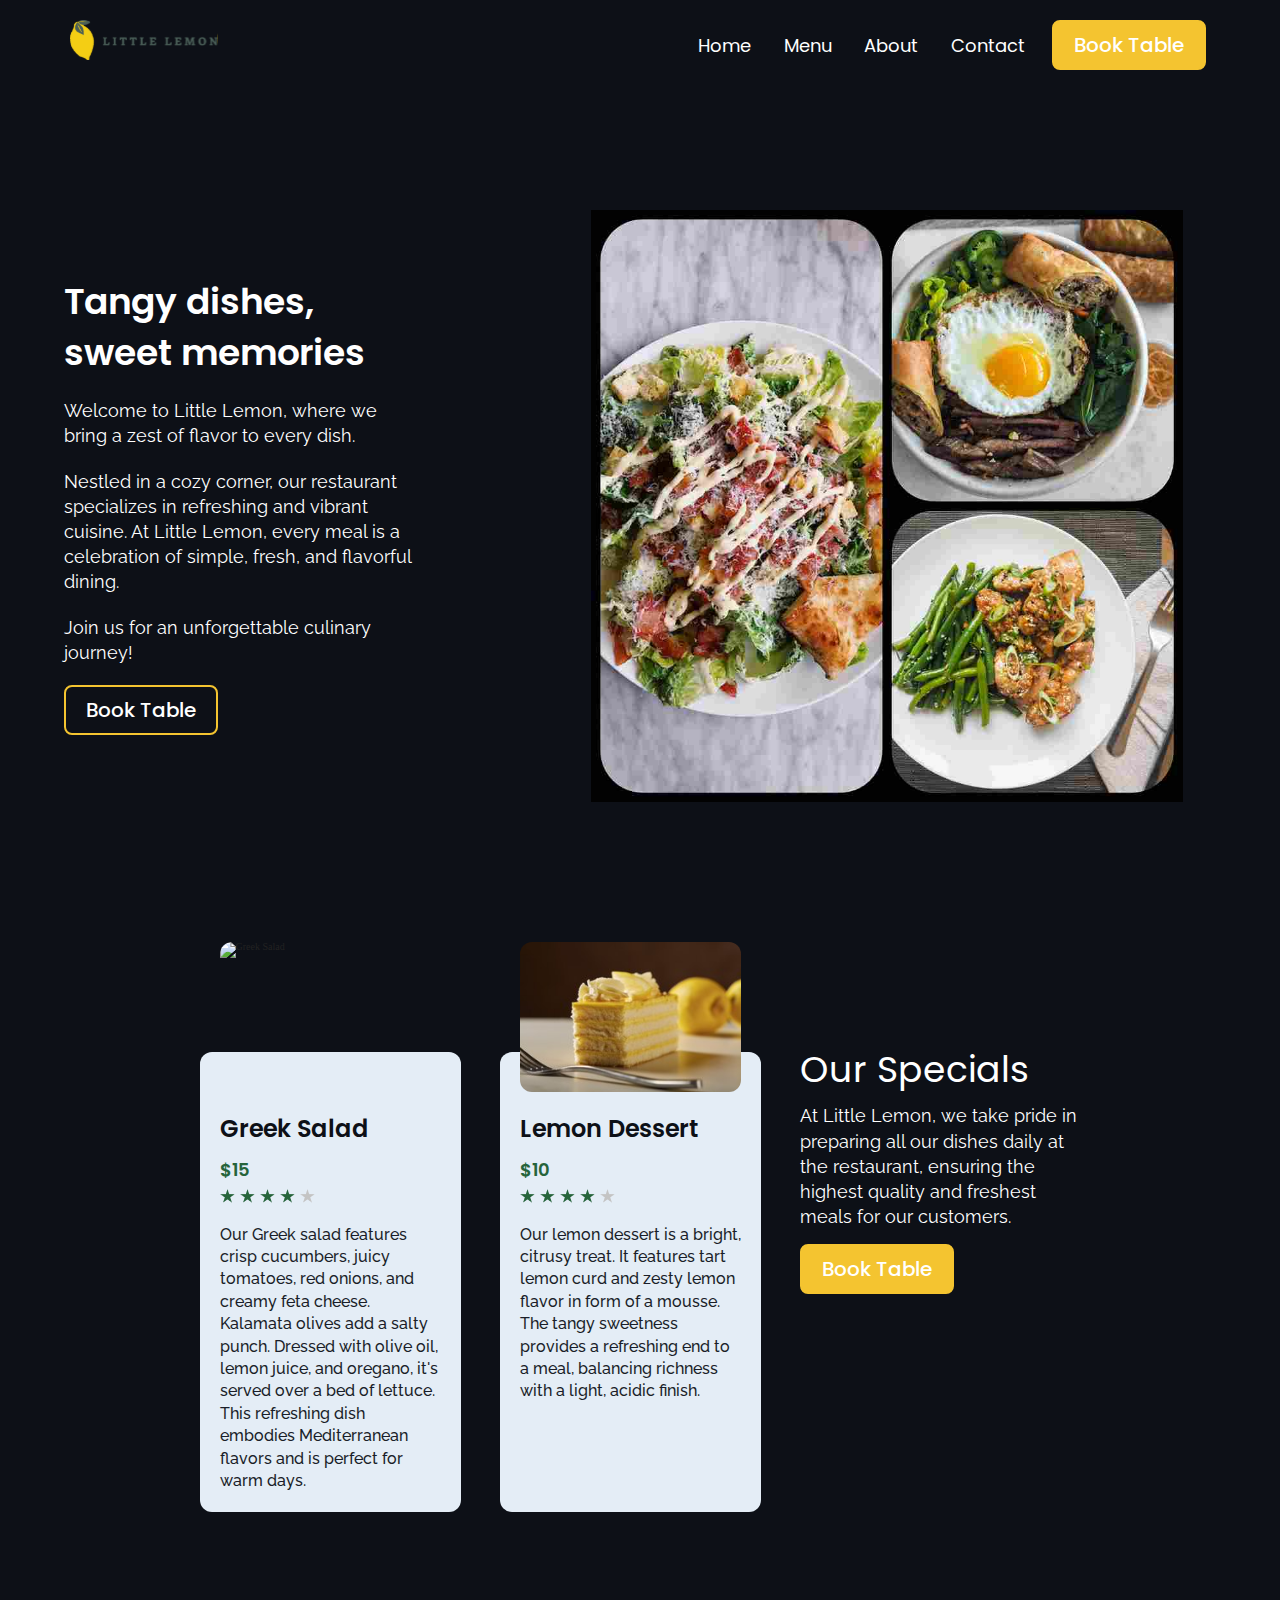
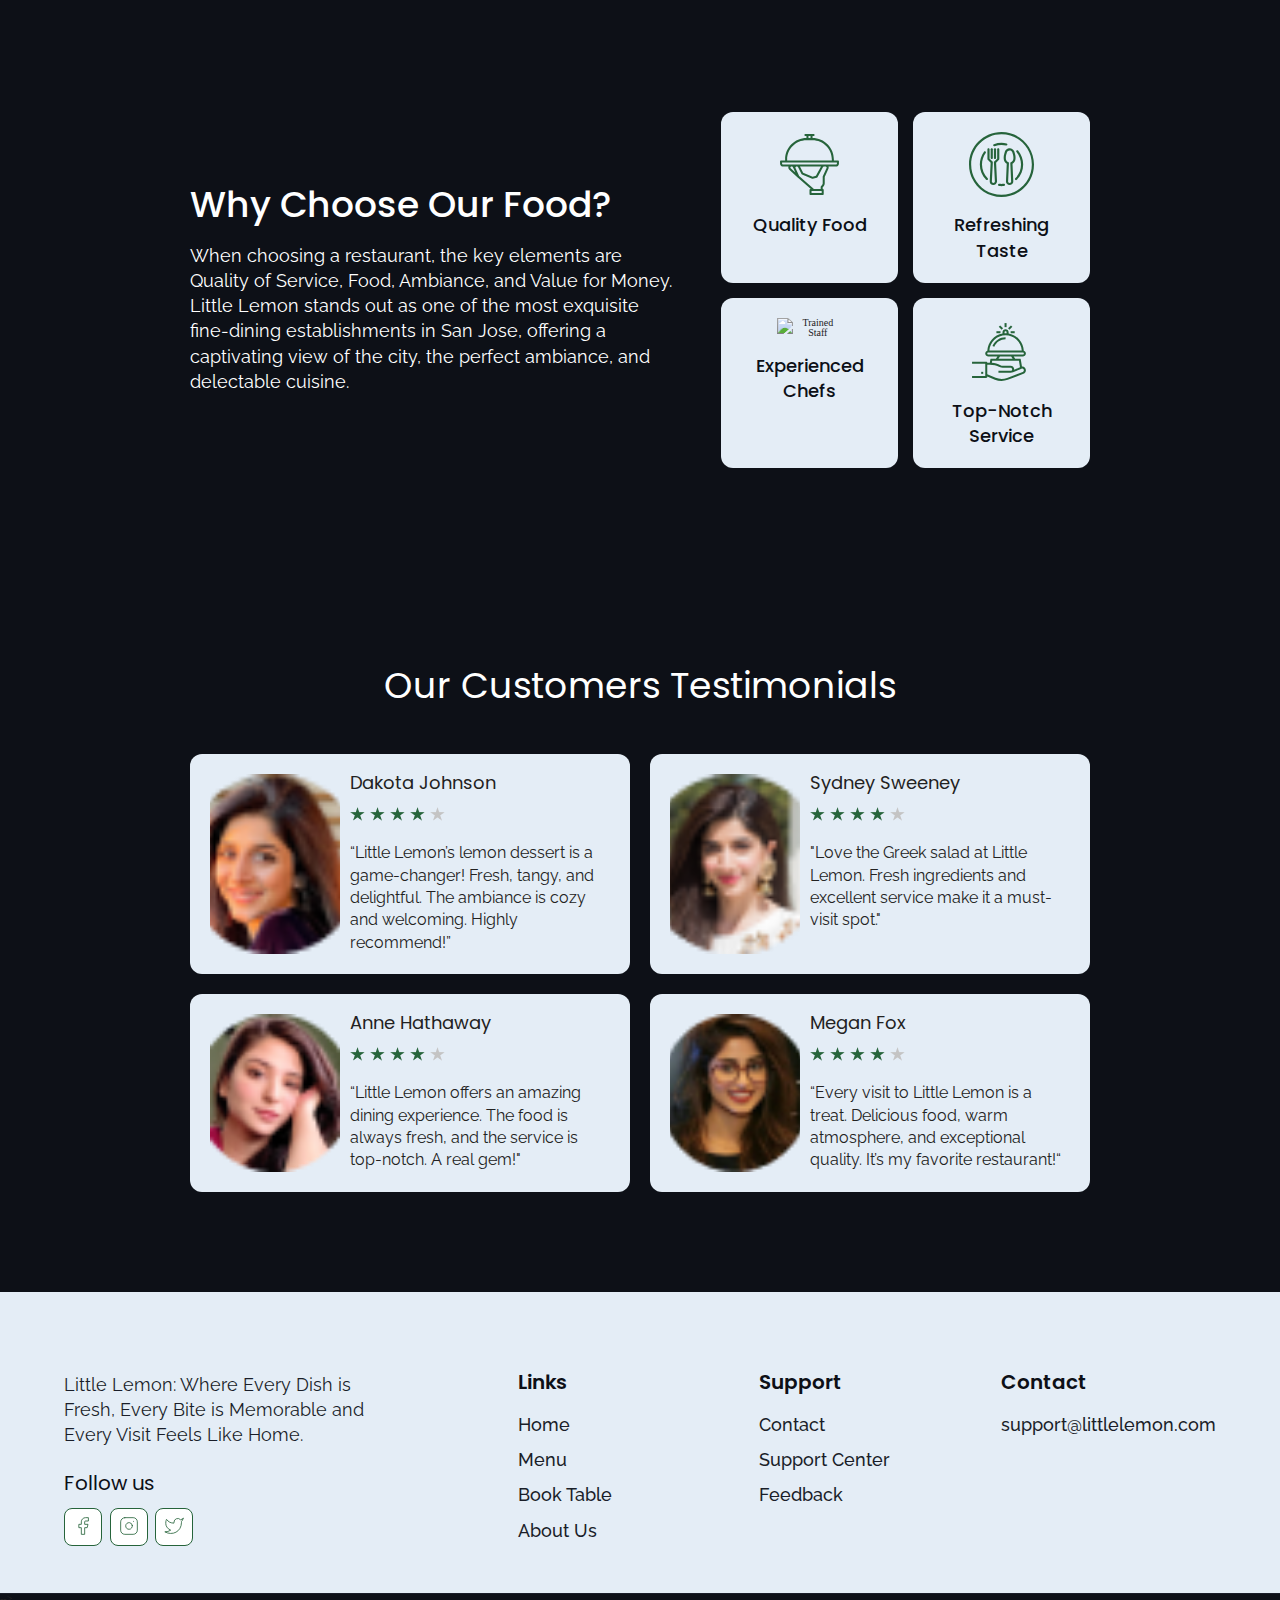
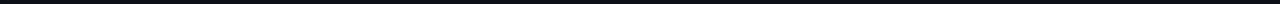
==== Little-Lemon/index.html @ a31346be "Added Little Lemon" ====
<!DOCTYPE html>
<html lang="en">
  <head>
    <meta charset="UTF-8" />
    <meta http-equiv="X-UA-Compatible" content="IE=edge" />
    <meta name="viewport" content="width=device-width, initial-scale=1.0" />
    <link rel="shortcut icon" href="./images/Logo.svg" type="image/x-icon" />
    <title>Little Lemon</title>
    <link rel="stylesheet" href="./reset.css" />
    <link rel="stylesheet" href="./globalStyles.css" />
    <link rel="stylesheet" href="./components.css" />
    <!-- aos library css  -->
    <link rel="stylesheet" href="https://unpkg.com/aos@next/dist/aos.css" />
    <!-- Add your custom css -->
    <link rel="stylesheet" href="./home.css" />
  </head>

  <body>
    <!-- Nav Section -->
    <div class="nav">
      <div class="container">
        <div class="nav__wrapper">
          <a href="./index.html" class="logo">
            <img src="./images/Logo.svg" alt="Little Lemon" />
          </a>
          <nav>
            <div class="nav__icon">
              <svg
                xmlns="http://www.w3.org/2000/svg"
                width="24"
                height="24"
                viewBox="0 0 24 24"
                fill="none"
                stroke="currentColor"
                stroke-width="2"
                stroke-linecap="round"
                stroke-linejoin="round"
                class="feather feather-menu"
              >
                <line x1="3" y1="12" x2="21" y2="12" />
                <line x1="3" y1="6" x2="21" y2="6" />
                <line x1="3" y1="18" x2="21" y2="18" />
              </svg>
            </div>
            <div class="nav__bgOverlay"></div>
            <ul class="nav__list">
              <div class="nav__close">
                <svg
                  xmlns="http://www.w3.org/2000/svg"
                  width="24"
                  height="24"
                  viewBox="0 0 24 24"
                  fill="none"
                  stroke="currentColor"
                  stroke-width="2"
                  stroke-linecap="round"
                  stroke-linejoin="round"
                  class="feather feather-x"
                >
                  <line x1="18" y1="6" x2="6" y2="18" />
                  <line x1="6" y1="6" x2="18" y2="18" />
                </svg>
              </div>
              <div class="nav__list__wrapper">
                <li><a class="nav__link" href="./index.html">Home</a></li>
                <li><a class="nav__link" href="">Menu</a></li>
                <li><a class="nav__link" href="">About</a></li>
                <li><a class="nav__link" href="./contact.html">Contact</a></li>
                <li>
                  <a href="./booking.html" class="btn primary-btn"
                    >Book Table</a
                  >
                </li>
              </div>
            </ul>
          </nav>
        </div>
      </div>
    </div>
    <!-- End Nav Section -->
    <!-- Hero Section -->
    <section id="hero">
      <div class="container">
        <div class="hero__wrapper">
          <div class="hero__left">
            <div class="hero__left__wrapper">
              <h1 class="hero__heading">Tangy dishes, sweet memories</h1>
              <p class="hero__info">
                Welcome to Little Lemon, where we bring a zest of flavor to every dish.
              </p>
              <p class="hero__info">
                Nestled in a cozy corner, our restaurant specializes in refreshing and vibrant cuisine.
                At Little Lemon, every meal is a celebration of simple, fresh, and flavorful dining.
              <p class="hero__info">
                Join us for an unforgettable culinary journey!
              </p>
              <div class="button__wrapper">
                <a href="./booking.html" class="btn">Book Table</a>
              </div>
            </div>
          </div>
          <div class="hero__right">
            <div class="hero__imgWrapper">
              <img src="./images/heroImg2.jpg" />
            </div>
          </div>
        </div>
      </div>
    </section>
    <!-- End Hero Section -->
    <!-- Our Specials Section -->
    <section id="ourSpecials">
      <div class="container">
        <div class="ourSpecials__wrapper">
          <div class="ourSpecials__left">
            <div class="ourSpecials__item">
              <div class="ourSpecials__item__img">
                <img src="./images/greekSalad.jpg" alt="Greek Salad" />
              </div>
              <h2 class="ourSpecials__item__title">Greek Salad</h2>
              <h3 class="ourSpecials__item__price">$15</h3>
              <div class="ourSpecials__item__stars">
                <img src="./images/4star.png" alt="4 Stars" />
              </div>
              <p class="ourSpecials__item__text">
                Our Greek salad features crisp cucumbers, juicy tomatoes, red onions, and creamy feta cheese. 
                Kalamata olives add a salty punch. Dressed with olive oil, lemon juice, and oregano, it's served over a bed of lettuce. 
                This refreshing dish embodies Mediterranean flavors and is perfect for warm days.
              </p>
            </div>
            <div class="ourSpecials__item">
              <div class="ourSpecials__item__img">
                <img src="./images/lemonDessert.jpg" alt="Lemon Dessert" />
              </div>
              <h2 class="ourSpecials__item__title">Lemon Dessert</h2>
              <h3 class="ourSpecials__item__price">$10</h3>
              <div class="ourSpecials__item__stars">
                <img src="./images/4star.png" alt="4 Stars" />
              </div>
              <p class="ourSpecials__item__text">
                Our lemon dessert is a bright, citrusy treat. 
                It features tart lemon curd and zesty lemon flavor in form of a mousse. 
                The tangy sweetness provides a refreshing end to a meal, balancing richness with a light, acidic finish.
              </p>
            </div>
          </div>
          <div class="ourSpecials__right">
            <h2 class="ourSpecials__title">Our Specials</h2>
            <p class="ourSpecials__text">
              At Little Lemon, we take pride in preparing all our dishes daily at the restaurant, 
              ensuring the highest quality and freshest meals for our customers.
            </p>
            <a href="./booking.html" class="btn primary-btn">Book Table</a>
          </div>
        </div>
      </div>
    </section>
    <!-- End Our Specials Section -->
  
    <!-- Why Us section -->
    <section id="whyUs">
      <div class="container">
        <div class="whyUs__wrapper">
          <div class="whyUs__left">
            <h2 class="whyUs__title">Why Choose Our Food?</h2>
            <p class="whyUs__text">
              When choosing a restaurant, the key elements are Quality of Service, Food, Ambiance, and Value for Money. 
              Little Lemon stands out as one of the most exquisite fine-dining establishments in San Jose,
              offering a captivating view of the city, the perfect ambiance, and delectable cuisine.
            </p>
          </div>
          <div class="whyUs__right">
            <div class="whyUs__items__wrapper">
              <div class="whyUs__item">
                <div class="whyUs__item__icon">
                  <img src="./images/whyUs-icon2.svg" alt="Quality Food" />
                </div>
                <p class="whyUs__item__text">Quality Food</p>
              </div>
              <div class="whyUs__item">
                <div class="whyUs__item__icon">
                  <img src="./images/whyUs-icon1.svg" alt="Refreshing Taste" />
                </div>
                <p class="whyUs__item__text">Refreshing Taste</p>
              </div>
              <div class="whyUs__item">
                <div class="whyUs__item__icon">
                  <img src="./images/whyUs-icon3.svg" alt="Trained Staff" />
                </div>
                <p class="whyUs__item__text">Experienced Chefs</p>
              </div>
              <div class="whyUs__item">
                <div class="whyUs__item__icon">
                  <img src="./images/whyUs-icon4.svg" alt="Quality Service" />
                </div>
                <p class="whyUs__item__text">Top-Notch Service</p>
              </div>
            </div>
          </div>
        </div>
      </div>
    </section>
    <!-- End Why Us section -->
    <!-- Testimonial Section -->
    <section id="testimonial">
      <div class="container">
        <div class="testimonial__wrapper">
          <h2 class="testimonial__title">Our Customers Testimonials</h2>
          <div class="testimonial__items__wrapper">
            <div class="testimonial__item">
              <div class="testimonial__item__img">
                <img src="./images/testimonial_1.png" alt="Dakota Johnson" />
              </div>
              <div class="testimonial__item__info">
                <h3 class="testimonial__item__name">Dakota Johnson</h3>
                <div class="testimonial__item__stars">
                  <img src="./images/4star.png" alt="4 Stars" />
                </div>
                <p class="testimonial__item__text">
                  “Little Lemon’s lemon dessert is a game-changer! Fresh, tangy, and delightful. 
                  The ambiance is cozy and welcoming. Highly recommend!”
                </p>
              </div>
            </div>
            <div class="testimonial__item">
              <div class="testimonial__item__img">
                <img src="./images/testimonial_2.png" alt="Sydney Sweeney" />
              </div>
              <div class="testimonial__item__info">
                <h3 class="testimonial__item__name">Sydney Sweeney</h3>
                <div class="testimonial__item__stars">
                  <img src="./images/4star.png" alt="4 Stars" />
                </div>
                <p class="testimonial__item__text">
                  "Love the Greek salad at Little Lemon. 
                  Fresh ingredients and excellent service make it a must-visit spot."
                </p>
              </div>
            </div>
            <div class="testimonial__item">
              <div class="testimonial__item__img">
                <img src="./images/testimonial_3.png" alt="Anne Hathaway" />
              </div>
              <div class="testimonial__item__info">
                <h3 class="testimonial__item__name">Anne Hathaway</h3>
                <div class="testimonial__item__stars">
                  <img src="./images/4star.png" alt="4 Stars" />
                </div>
                <p class="testimonial__item__text">
                  “Little Lemon offers an amazing dining experience. 
                  The food is always fresh, and the service is top-notch. A real gem!"
                </p>
              </div>
            </div>
            <div class="testimonial__item">
              <div class="testimonial__item__img">
                <img src="./images/testimonial_4.png" alt="Megan Fox" />
              </div>
              <div class="testimonial__item__info">
                <h3 class="testimonial__item__name">Megan Fox</h3>
                <div class="testimonial__item__stars">
                  <img src="./images/4star.png" alt="4 Stars" />
                </div>
                <p class="testimonial__item__text">
                  “Every visit to Little Lemon is a treat. 
                  Delicious food, warm atmosphere, and exceptional quality. It’s my favorite restaurant!“
                </p>
              </div>
            </div>
          </div>
        </div>
      </div>
    </section>
    <!-- End Testimonial Section -->
    <!-- Footer -->
    <footer>
      <div class="container">
        <div class="footer__wrapper">
          <div class="footer__col1">
            <p class="footer__desc">
              Little Lemon: Where Every Dish is Fresh, Every Bite is Memorable and Every Visit Feels Like Home.
            </p>
            <div class="footer__socials">
              <h4 class="footer__socials__title">Follow us</h4>
              <ol class="footer__socials__list">
                <li>
                  <a href="#">
                    <svg
                      xmlns="http://www.w3.org/2000/svg"
                      width="24"
                      height="24"
                      viewBox="0 0 24 24"
                      fill="none"
                      stroke="currentColor"
                      stroke-width="1"
                      stroke-linecap="round"
                      stroke-linejoin="round"
                      class="feather feather-facebook"
                    >
                      <path
                        d="M18 2h-3a5 5 0 0 0-5 5v3H7v4h3v8h4v-8h3l1-4h-4V7a1 1 0 0 1 1-1h3z"
                      />
                    </svg>
                  </a>
                </li>
                <li>
                  <a href="#">
                    <svg
                      xmlns="http://www.w3.org/2000/svg"
                      width="24"
                      height="24"
                      viewBox="0 0 24 24"
                      fill="none"
                      stroke="currentColor"
                      stroke-width="1"
                      stroke-linecap="round"
                      stroke-linejoin="round"
                      class="feather feather-instagram"
                    >
                      <rect x="2" y="2" width="20" height="20" rx="5" ry="5" />
                      <path
                        d="M16 11.37A4 4 0 1 1 12.63 8 4 4 0 0 1 16 11.37z"
                      />
                      <line x1="17.5" y1="6.5" x2="17.51" y2="6.5" />
                    </svg>
                  </a>
                </li>
                <li>
                  <a href="#">
                    <svg
                      xmlns="http://www.w3.org/2000/svg"
                      width="24"
                      height="24"
                      viewBox="0 0 24 24"
                      fill="none"
                      stroke="currentColor"
                      stroke-width="1"
                      stroke-linecap="round"
                      stroke-linejoin="round"
                      class="feather feather-twitter"
                    >
                      <path
                        d="M23 3a10.9 10.9 0 0 1-3.14 1.53 4.48 4.48 0 0 0-7.86 3v1A10.66 10.66 0 0 1 3 4s-4 9 5 13a11.64 11.64 0 0 1-7 2c9 5 20 0 20-11.5a4.5 4.5 0 0 0-.08-.83A7.72 7.72 0 0 0 23 3z"
                      />
                    </svg>
                  </a>
                </li>
              </ol>
            </div>
          </div>
          <div class="footer__col2">
            <h3 class="footer__text__title">Links</h3>
            <ol class="footer__text">
              <li>
                <a href="/index.html">Home</a>
              </li>
              <li>
                <a href="">Menu</a>
              </li>
              <li>
                <a href="./booking.html">Book Table</a>
              </li>
              <li>
                <a href="">About Us</a>
              </li> 
            </ol>
          </div>
          <div class="footer__col3">
            <h3 class="footer__text__title">Support</h3>
            <ol class="footer__text">
              <li>
                <a href="#">Contact</a>
              </li>
              <li>
                <a href="#">Support Center</a>
              </li>
              <li>
                <a href="#">Feedback</a>
              </li>
            </ol>
          </div>
          <div class="footer__col4">
            <h3 class="footer__text__title">Contact</h3>
            <ol class="footer__text">
              <li>
                <a href="#">support@littlelemon.com</a>
              </li>

            </ol>
          </div>
        </div>
      </div>
    </footer>
    <!-- End Footer -->

    <!-- aos script -->
    <script src="https://unpkg.com/aos@next/dist/aos.js"></script>
    <!-- custom script -->
    <script src="./main.js"></script>
    -->
  </body>
</html>
---- Little-Lemon/globalStyles.css ----
@import url('https://fonts.googleapis.com/css2?family=Poppins:wght@500;600&family=Raleway:wght@400;500;600&display=swap');
html {
  font-size: 10px;
  overflow-x: hidden;
}
body {
  background: var(--black-1);
  overflow-x: hidden;
  visibility: hidden;
}
section {
  padding: 100px 0;
}
@media only screen and (max-width: 767px) {
  section {
    padding: 50px 0;
  }
}
.container {
  max-width: 1200px;
  width: 90%;
  margin: 0 auto;
}
:root {
  --gray: #e4edf6;
  --black-1: #0d1017;
  --black-2: #1a1e29;
  --white: #ffffff;
  --green: #26643b;
  --blue: #F4C430;
}
img {
  width: 100%;
  height: 100%;
  object-fit: contain;
}
h1,
h2,
h3,
h4 {
  font-family: Poppins;
}
p {
  font-family: Raleway;
  font-weight: 400;
  line-height: 1.4em;
  font-size: 1.8rem;
}
a {
  display: inline-block;
  text-decoration: none;
}
---- Little-Lemon/components.css ----
/* Nav Styles */
.nav {
  position: relative;
  padding: 2rem 0;
  }
.nav__icon,
.nav__close,
.nav__bgOverlay {
  display: none;
  color: var(--white);
}
.nav__wrapper {
  
  display: flex;
  justify-content: space-between;
}
.nav__list li {
  display: inline-block;
  margin: 0 1rem;
}
.nav__list .nav__link {
  font-size: 1.8rem;
  font-family: Poppins;
  color: var(--white);
  padding: 0.5rem;
}
.nav__list li:hover .nav__link {
  color: var(--blue);
}
.logo {
  height: 70px;
  width: 160px;
  padding-bottom: 3rem;
}

@media only screen and (max-width: 768px) {
  .nav {
    /* overflow-x: scroll; */
  }
  .nav__icon {
    display: block;
  }
  .nav__icon svg,
  .nav__close svg {
    pointer-events: none;
    height: 30px;
    width: 30px;
  }
  .nav__close {
    display: block;
    position: absolute;
    color: var(--white);
    right: 1rem;
    top: 1rem;
    cursor: pointer;
  }
  .nav__list {
    z-index: 1000;
    position: absolute;
    left: 100%;
    top: 0;
    height: 100vh;
    width: 80%;
    background: var(--black-1);
    display: flex;
    align-items: center;
    justify-content: flex-end;
    padding-right: 2rem;
    transform: translate(0%);
    overflow: hidden;
    transition: 0.3s ease-in transform;
  }
  .nav__list.show {
    transform: translate(-100%);
  }
  .nav__list li {
    display: block;
    text-align: right;
    margin-bottom: 2rem;
  }
  .nav__list a {
    font-size: 1.6rem;
  }
  .nav__bgOverlay {
    position: absolute;
    left: 0;
    top: 0;
    z-index: 1000;
    height: 100vh;
    width: 100%;
    background: rgba(18, 24, 14, 0.808);
    display: none;
  }
  .nav__bgOverlay.active {
    display: block;
  }
}
/* End Nav Styles */
/* Global Button Styles */
.btn {
  color: var(--white);
  font-family: Poppins;
  font-weight: 500;
  border-radius: 8px;
  font-size: 1.4rem;
  padding: 1.2rem 2rem;
  border: 1px solid var(--blue);
}
.primary-btn {
  color: var(--white);
  background: var(--blue);
}
@media only screen and (min-width: 700px) {
  .btn {
    padding: 1.3rem 2rem;
    font-size: 2rem;
    border: 2px solid var(--blue)
  }
}
/* End Global Button Styles */

/* Store info section styles*/
.storeInfo__wrapper {
  display: flex;
  justify-content: center;
  flex-wrap: wrap;
  gap: 1rem;
}
.storeInfo__item {
  background-color: var(--gray);
  padding: 20px 15px;
  text-align: center;
  border-radius: 12px;
  width: 150px;
}
.storeInfo__icon {
  width: 30px;
  margin: 0 auto;
  margin-bottom: 1.5rem;
}
.storeInfo__title {
  font-size: 1.4rem;
  font-family: Poppins;
  font-weight: 500;
  margin-bottom: 0.5rem;
  color: var(--black-1);
}
.storeInfo__text {
  font-size: 1.4rem;
  font-family: Raleway;
  color: var(--black-2);
}
@media only screen and (min-width: 768px) {
  .storeInfo__wrapper {
    gap: 2rem;
  }
  .storeInfo__item {
    min-width: 200px;
    padding: 40px 0;
  }
  .storeInfo__icon {
    width: 47px;
    margin-bottom: 2.5rem;
  }
  .storeInfo__title {
    font-size: 1.8rem;
    margin-bottom: 1rem;
  }
  .storeInfo__text {
    font-size: 1.6rem;
  }
}

/* Dishes Grid */
.dishGrid__title {
  font-size: 1.8rem;
  margin-bottom: 2rem;
  font-weight: 600;
  color: var(--white);
}
.dishGrid__wrapper {
  display: grid;
  /* grid-template-columns: repeat(autofit, minmax(140px, 1fr)); */
  grid-template-columns: repeat(auto-fit, minmax(140px, 1fr));
  gap: 1rem;
}
.dishGrid__item {
  display: flex;
  flex-direction: column;
  background-color: var(--gray);
  padding: 0.5rem;
  border-radius: 8px;
  gap: 0.5rem;
}
.dishGrid__item__img {
  flex: 4;
}
.dishGrid__item__info {
  flex: 5;
}
.dishGrid__item__img img {
  object-fit: cover;
  border-radius: 12px;
}
.dishGrid__item__title {
  font-size: 1.4rem;
  line-height: 1.3em;
  font-weight: 500;
  color: var(--black-1);
  margin-bottom: 0.5rem;
}
.dishGrid__item__price {
  font-size: 1.4rem;
  color: var(--green);
  font-weight: 600;
  margin-bottom: 0.5rem;
}
.dishGrid__item__stars {
  max-height: 15px;
  width: max-content;
}
@media only screen and (min-width: 768px) {
  .dishGrid__title {
    font-size: 2.4rem;
  }
  .dishGrid__wrapper {
    grid-template-columns: repeat(auto-fit, minmax(350px, 1fr));
    gap: 3rem;
  }
  .dishGrid__item {
    flex-direction: row;
    padding: 1.5rem;
    border-radius: 12px;
    gap: 1rem;
  }
  .dishGrid__item__title {
    font-size: 2.4rem;
    margin-bottom: 1rem;
  }
  .dishGrid__item__price {
    font-size: 2rem;
    margin-bottom: 1rem;
  }
}
/* Dishes Grid */

/* Footer Styles */
footer {
  background: var(--gray);
  padding-top: 5rem;
  padding-bottom: 2rem;
  border-bottom: 1px solid var(--black-2);
}
.footer__wrapper {
  display: flex;
  flex-direction: column;
  gap: 3rem;
}
.footer__logo {
  width: 150px;
  margin-bottom: 2rem;
}
.footer__desc {
  font-size: 1.4rem;
  color: var(--black-2);
  margin-bottom: 2rem;
}
.footer__socials__title {
  font-size: 1.8rem;
  color: var(--black-1);
  margin-bottom: 1rem;
}
.footer__socials li {
  display: inline-block;
  margin-right: 0.5rem;
}
.footer__socials a {
  padding: 0.5rem 0.8rem;
  background-color: var(--white);
  border: 1px solid var(--green);
  border-radius: 8px;
}
.footer__socials svg {
  width: 20px;
  color: var(--green);
}
.footer__text__title {
  font-size: 1.8rem;
  margin-bottom: 1rem;
  color: var(--black-1);
  font-weight: 600;
}
.footer__text a {
  font-size: 1.4rem;
  margin-bottom: 0.5rem;
  color: var(--black-2);
  font-family: Raleway;
  font-weight: 500;
  line-height: 1.4em;
}
@media only screen and (min-width: 768px) {
  footer {
    padding-top: 8rem;
    padding-bottom: 4rem;
  }
  .footer__wrapper {
    flex-direction: row;
  }
  .footer__col1 {
    flex: 4;
  }
  .footer__col2,
  .footer__col3,
  .footer__col4 {
    flex: 2;
  }
  .footer__desc {
    max-width: 300px;
    font-size: 1.8rem;
    margin-bottom: 2.5rem;
  }
  .footer__socials__title {
    font-size: 2rem;
    margin-bottom: 1.5rem;
  }
  .footer__text__title {
    font-size: 2rem;
    margin-bottom: 2rem;
  }
  .footer__text a {
    font-size: 1.8rem;
    margin-bottom: 1rem;
  }
}
#copyright {
  background-color: var(--gray);
  padding: 1rem 0;
}
.copyright__text {
  font-size: 1.4rem;
  text-align: center;
}
@media only screen and (min-width: 768px) {
  .copyright__text {
    font-size: 1.6rem;
  }
}
/* End Footer Styles */

/* Form Styles */
#form {
  padding: 5rem 0;
}
.form__title {
  font-size: 1.8rem;
  color: var(--white);
  font-weight: 600;
}
.form__wrapper {
  padding: 3rem 0;
}
.form__wrapper form {
  display: grid;
  grid-template-columns: 1fr;
  gap: 2rem;
}
.form__group label {
  font-size: 1.6rem;
  font-family: Poppins;
  color: var(--white);
  font-weight: 500;
}
.form__group input,
.form__group textarea,
.form__group select {
  width: 100%;
  border: none;
  background-color: var(--gray);
  font-size: 1.4rem;
  font-family: Raleway;
  font-weight: 600;
  padding: 1.5rem;
  border-radius: 8px;
  margin-top: 0.5rem;
  color: var(--black-1);
}
.form__group textarea {
  resize: vertical;
}
.form__wrapper button[type='submit'] {
  width: max-content;
  border: none;
  padding: 1rem 4rem;
  font-weight: 500;
  letter-spacing: 0.1rem;
}
@media only screen and (min-width: 768px) {
  .form__title {
    font-size: 3.6rem;
  }
  .form__wrapper {
    padding: 5rem 0;
  }
  .form__wrapper form {
    grid-template-columns: 1fr 1fr;
  }
  .form__group__full {
    grid-column: 1/3;
  }
  .form__group label {
    font-size: 1.8rem;
  }
  .form__group input,
  .form__group textarea,
  .form__group select {
    font-size: 1.8rem;
    padding: 2rem;
    margin-top: 1.5rem;
  }
}
---- Little-Lemon/home.css ----
/* hero section styles */
.hero__wrapper {
  display: flex;
  align-items: center;
  justify-content: center;
  flex-direction: column-reverse;
  gap: 5rem;
}
.hero__left__wrapper {
  max-width: 350px;
}
.hero__imgWrapper {
  max-width: 400px;
  width: 80%;
  margin: 0 auto;
}
.hero__heading {
  font-family: Poppins;
  font-weight: 600;
  line-height: 1.4em;
  text-align: center;
  font-size: 1.8rem;
  margin-bottom: 1.5rem;
  color: var(--white);
}
.hero__info {
  text-align: center;
  font-size: 1.4rem;
  margin-bottom: 1.5rem;
  color: var(--white);
}
.button__wrapper {
  text-align: center;
}

@media only screen and (min-width: 768px) {
  .hero__wrapper {
    flex-direction: row;
    gap: 0;
  }
  .hero__left {
    flex: 3;
  }
  .hero__right {
    flex: 4;
  }
  .hero__heading {
    font-size: 3.6rem;
    margin-bottom: 2rem;
    text-align: left;
  }

  .hero__info {
    margin-bottom: 2rem;
    text-align: left;
    font-size: 1.8rem;
  }

  .button__wrapper {
    text-align: left;
  }
  .hero__imgWrapper {
    max-width: none;
    width: 90%;
  }
}
@media only screen and (max-width: 900px) {
  .hero__left,
  .hero__right {
    flex: 1;
  }
}
/* Our Specials Section Styles */
#ourSpecials {
  padding-top: 10rem;
}
.ourSpecials__wrapper {
  display: flex;
  flex-direction: column;
  gap: 3rem;
}
.ourSpecials__left {
  display: flex;
  gap: 1rem;
}
.ourSpecials__item {
  background-color: var(--gray);
  padding: 1.2rem;
  padding-top: 5rem;
  border-radius: 12px;
  width: 45%;
  margin: 0 auto;
}
.ourSpecials__item__img {
  margin-top: calc(-50% - 2rem);
  margin-bottom: 2rem;
  border-radius: 12px;
  height: 150px;
  overflow: hidden;
}
.ourSpecials__item__img img {
  object-fit: cover;
}
.ourSpecials__item__title {
  font-size: 1.4rem;
  color: var(--black-1);
  font-weight: 600;
  margin-bottom: 1rem;
}
.ourSpecials__item__price {
  color: var(--green);
  font-size: 1.4rem;
  font-weight: 600;
  margin-bottom: 1rem;
}
.ourSpecials__item__stars {
  height: 1.5rem;
  width: max-content;
  margin-bottom: 1rem;
}
.ourSpecials__item__text {
  font-size: 1.4rem;
  color: var(--black-2);
  font-weight: 500;
}
.ourSpecials__title {
  font-size: 1.8rem;
  margin-bottom: 1.5rem;
  color: var(--white);
}
.ourSpecials__text {
  font-size: 1.4rem;
  color: var(--white);
  margin-bottom: 1rem;
}
@media only screen and (min-width: 768px) {
  #ourSpecials {
    padding-top: 15rem;
  }
  #ourSpecials .container {
    max-width: 900px;
  }
  .ourSpecials__wrapper {
    flex-direction: row;
  }
  .ourSpecials__right {
    flex: 2;
  }
  .ourSpecials__left {
    flex: 4;
    gap: 2rem;
  }
  .ourSpecials__item {
    padding: 2rem;
  }
  .ourSpecials__item__title {
    font-size: 2.4rem;
    line-height: 1.4em;
    margin-bottom: 1.5rem;
  }
  .ourSpecials__item__price {
    font-size: 1.8rem;
    margin-bottom: 1rem;
  }
  .ourSpecials__item__stars {
    margin-bottom: 2rem;
  }
  .ourSpecials__item__text {
    font-size: 1.6rem;
  }
  .ourSpecials__title {
    font-size: 3.6rem;
    margin-bottom: 1.5rem;
  }
  .ourSpecials__text {
    font-size: 1.8rem;
    margin-bottom: 1.5rem;
  }
}
@media only screen and (max-width: 300px) {
  .ourSpecials__left {
    flex-wrap: wrap;
    gap: 10rem;
  }
  .ourSpecials__item {
    width: 100%;
  }
}
/* Discount Styles */
.discount__wrapper {
  display: flex;
  flex-direction: column;
  padding: 1.5rem;
  border-radius: 12px;
  background: var(--gray) url(./images/discount-illustration.png) no-repeat
    bottom right / 100px;
}
.discount__images {
  display: flex;
  gap: 1rem;
  width: 100%;
  margin-bottom: 2rem;
}
.discount__img1 {
  flex: 2;
}
.discount__img2 {
  flex: 3;
}
.discount__images img {
  object-fit: cover;
  border-radius: 12px;
}
.discount__text {
  font-size: 1.4rem;
  font-weight: 900;
  color: var(--green);
  margin-bottom: 0.5rem;
}
.discount__title {
  font-size: 1.8rem;
  color: var(--black-1);
  font-weight: 600;
  margin-bottom: 1rem;
}
.discount__price {
  font-size: 1.4rem;
  font-weight: 600;
  display: flex;
  gap: 1rem;
  margin-bottom: 1rem;
}
.discount__oldPrice {
  color: var(--green);
  text-decoration: line-through;
}
.discount__newPrice {
  color: var(--green);
}
.discount__stars {
  width: max-content;
  height: 15px;
  margin-bottom: 1rem;
}
@media only screen and (min-width: 768px) {
  .discount__wrapper {
    flex-direction: row;
    gap: 4rem;
    padding: 2rem;
    align-items: center;
    background-size: 150px;
    margin: 0 auto;
  }
  .discount__images {
    flex: 5;
    margin-bottom: 0;
    gap: 2rem;
  }
  .discount__img1,
  .discount__img2,
  .discount__img3 {
    flex: 1;
    height: 350px;
  }
  .discount__info {
    flex: 3;
  }
  .discount__text {
    font-size: 2.4rem;
  }
  .discount__title {
    font-size: 3.6rem;
    margin-bottom: 1.5rem;
  }
  .discount__price {
    font-size: 2.4rem;
  }
  .discount__stars {
    height: 20px;
    margin-bottom: 2rem;
  }
}
@media only screen and (max-width: 1000px) {
  .discount__wrapper {
    gap: 2rem;
  }
  .discount__img3 {
    display: none;
  }
}
/* End Discount Styles */
/* EventsMedia Styles */
.eventsMedia__wrapper {
  display: flex;
  gap: 1rem;
}
.eventsMedia__1 {
  position: relative;
}
.eventsMedia__1__playButton {
  display: inline-block;
  position: absolute;
  left: 50%;
  top: 50%;
  transform: translate(-50%, -50%);
  max-width: 50px;
}
@media only screen and (min-width: 768px) {
  .eventsMedia__wrapper {
    gap: 2rem;
  }
  .eventsMedia__1__playButton {
    max-width: 100px;
  }
}
/* End EventsMedia Styles */
/* EventsInfo Styles*/
#eventsInfo {
  padding-top: 0;
}
.eventsInfo__wrapper {
  display: flex;
  flex-direction: column;
}
.eventsInfo__item {
  display: flex;
  gap: 1rem;
  padding: 1rem;
  background: var(--gray);
  margin-bottom: 1.5rem;
  border-radius: 12px;
}
.eventsInfo__item__img {
  border-radius: 12px;
  overflow: hidden;
  flex: 3;
}
.eventsInfo__item__info {
  flex: 4;
}
.eventsInfo__item__img img {
  object-fit: cover;
}
.eventsInfo__item__title {
  font-size: 1.4rem;
  margin-bottom: 1rem;
  color: var(--black-1);
}
.eventsInfo__item__text {
  font-size: 1.4rem;
  color: var(--black-2);
}
.eventsInfo__right {
  margin-top: 2rem;
}
.eventsInfo__title {
  font-size: 1.8rem;
  color: var(--white);
  margin-bottom: 1rem;
}
.eventsInfo__text {
  color: var(--white);
  font-size: 1.4rem;
  margin-bottom: 1rem;
}
@media only screen and (min-width: 760px) {
  .eventsInfo__wrapper {
    flex-direction: row;
    gap: 2rem;
  }
  .eventsInfo__left,
  .eventsInfo__right {
    flex: 1;
  }
  .eventsInfo__item {
    padding: 2rem;
    gap: 2rem;
    max-width: 500px;
    margin-bottom: 2rem;
  }
  .eventsInfo__item__title {
    font-size: 1.8rem;
  }
  .eventsInfo__item__text {
    font-size: 1.6rem;
  }
  .eventsInfo__title {
    font-size: 3.6rem;
  }
  .eventsInfo__text {
    max-width: 500px;
    font-size: 1.8rem;
    margin-bottom: 2rem;
  }
}
/* End EventsInfo Styles*/
/* WhyUs Section */
.whyUs__wrapper {
  display: flex;
  align-items: center;
  justify-content: center;
  flex-direction: column;
  gap: 4rem;
}
.whyUs__left {
  text-align: center;
}
.whyUs__title {
  font-family: Poppins;
  font-size: 1.8rem;
  color: var(--white);
  font-weight: 500;
  margin-bottom: 1rem;
}
.whyUs__text {
  font-size: 1.4rem;
  color: var(--white);
}
.whyUs__right {
  text-align: center;
}
.whyUs__items__wrapper {
  display: grid;
  grid-template-columns: 1fr 1fr;
  gap: 1rem;
}
.whyUs__item {
  background: var(--gray);
  padding: 2rem;
  border-radius: 12px;
}
.whyUs__item__icon {
  max-width: 56px;
  margin: 0 auto;
  margin-bottom: 1rem;
}
.whyUs__item__text {
  font-family: Poppins;
  font-size: 1.4rem;
  font-weight: 500;
  color: var(--black-1);
}
@media only screen and (min-width: 768px) {
  .whyUs__wrapper {
    flex-direction: row;
    max-width: 900px;
    margin: 0 auto;
  }
  .whyUs__left {
    flex: 4;
    text-align: left;
  }
  .whyUs__right {
    flex: 3;
  }
  .whyUs__title {
    font-size: 3.6rem;
    margin-bottom: 2rem;
  }
  .whyUs__text {
    font-size: 1.8rem;
    line-height: 1.4em;
  }
  .whyUs__items__wrapper {
    gap: 1.5rem;
  }
  .whyUs__item {
    padding: 2rem;
  }
  .whyUs__item__icon {
    max-width: 65px;
    margin-bottom: 1.5rem;
  }
  .whyUs__item__text {
    font-size: 1.8rem;
  }
}

/* End WhyUs Section */

/* Testimonial Section */
.testimonial__wrapper {
  max-width: 400px;
  margin: 0 auto;
}
.testimonial__title {
  font-size: 1.8rem;
  margin-bottom: 3rem;
  text-align: center;
  color: var(--white);
}
.testimonial__items__wrapper {
  display: grid;
  grid-template-columns: 1fr;
  gap: 1rem;
}
.testimonial__item {
  padding: 1rem;
  display: flex;
  gap: 1rem;
  background-color: var(--gray);
  border-radius: 12px;
}
.testimonial__item__info {
  flex: 4;
}
.testimonial__item__img {
  flex: 2;
  border-radius: 12px;
  overflow: hidden;
  width: 100%;
  height: 100%;
}
.testimonial__item__img img {
  object-fit: cover;
}
.testimonial__item__name {
  font-size: 1.4rem;
  font-family: poppins;
  margin-bottom: 1rem;
}
.testimonial__item__stars {
  max-height: 15px;
  width: max-content;
  margin-bottom: 1.5rem;
}
.testimonial__item__text {
  font-size: 1.4rem;
}
@media only screen and (min-width: 768px) {
  .testimonial__wrapper {
    max-width: 900px;
  }
  .testimonial__title {
    font-size: 3.6rem;
    margin-bottom: 5rem;
  }
  .testimonial__items__wrapper {
    grid-template-columns: 1fr 1fr;
    gap: 2rem;
  }
  .testimonial__item {
    padding: 2rem;
  }
  .testimonial__item__name {
    font-size: 1.8rem;
    margin-bottom: 1.5rem;
  }
  .testimonial__item__stars {
    margin-bottom: 2rem;
  }
  .testimonial__item__text {
    font-size: 1.6rem;
    line-height: 1.4em;
  }
}
@media only screen and (max-width: 350px) {
  .testimonial__item {
    flex-direction: column;
  }
  .testimonial__item__img,
  .testimonial__item__info {
    flex: auto;
  }
}
/* End Testimonial Section */

/* Newsletter Section */
.newsletter__wrapper {
  display: flex;
  flex-direction: column;
  background-color: var(--gray);
  padding: 1.5rem;
  border-radius: 8px;
  gap: 2rem;
}
.newsletter__title {
  font-size: 1.8rem;
  color: var(--green);
  font-weight: 600;
  margin-bottom: 1.3rem;
}
.newsletter__text {
  font-size: 1.4rem;
  color: var(--black-1);
  font-weight: 500;
}
.newsletter__form form {
  position: relative;
  width: 100%;
  border-radius: 8px;
  overflow: hidden;
}
.newsletter__form label {
  width: 100%;
}
.newsletter__form input {
  width: 100%;
  font-size: 1.4rem;
  padding: 1.5rem 1rem;
  border: none;
}
.newsletter__form input::placeholder {
  color: rgb(168, 166, 166);
}
.newsletter__form button[type='submit'] {
  background-color: var(--green);
  color: var(--white);
  border: none;
  font-size: 1.4rem;
  padding: 0 2rem;
  height: 100%;
  /* width: 100%; */
  position: absolute;
  right: 0;
  top: 0;
}
@media only screen and (min-width: 768px) {
  .newsletter__wrapper {
    flex-direction: row;
    padding: 5rem;
    align-items: center;
  }
  .newsletter__info,
  .newsletter__form {
    flex: 1;
  }
  .newsletter__title {
    font-size: 3.6rem;
    margin-bottom: 2rem;
  }
  .newsletter__text {
    font-size: 1.8rem;
    max-width: 400px;
  }
  .newsletter__form {
    max-width: 450px;
    border-radius: 12px;
  }
  .newsletter__form input {
    font-size: 1.8rem;
    padding: 2rem;
  }
  .newsletter__form button[type='submit'] {
    font-size: 1.8rem;
    padding: 0 3rem;
  }
}
/* End Newsletter Section */
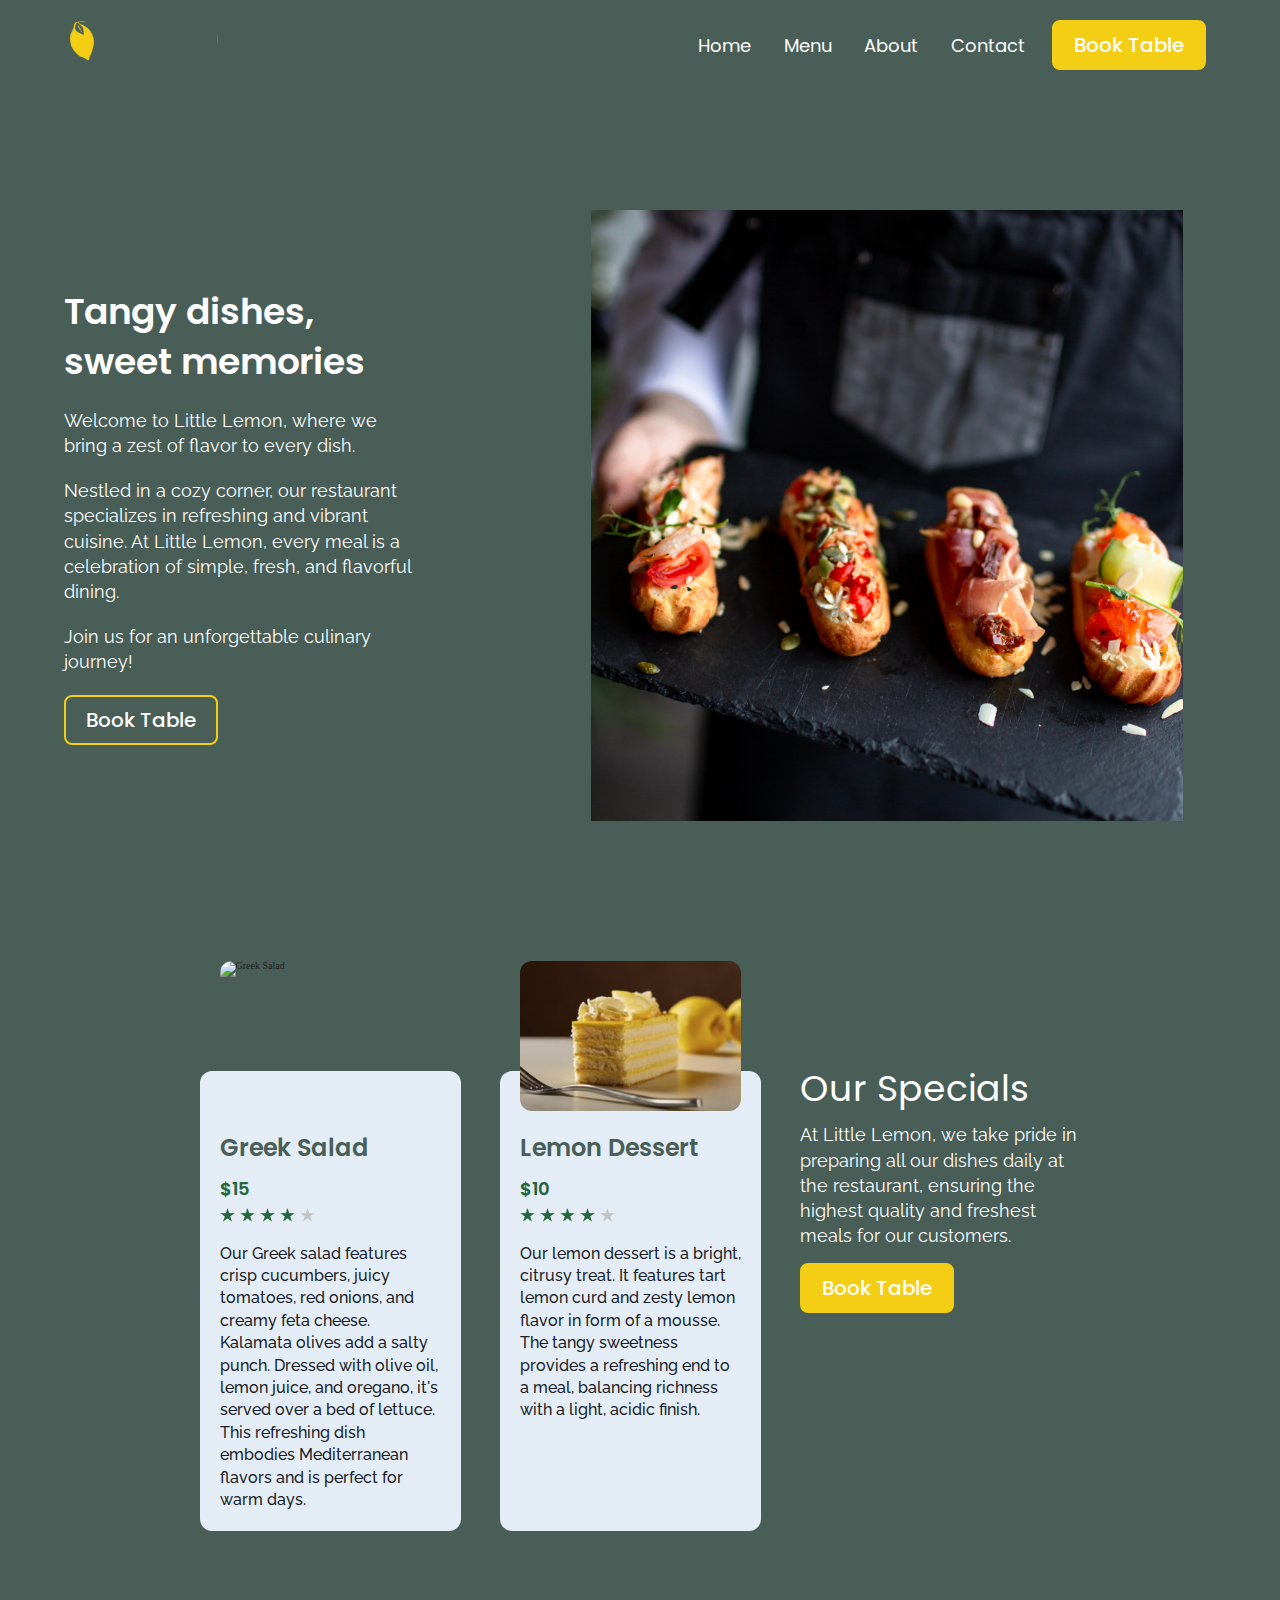
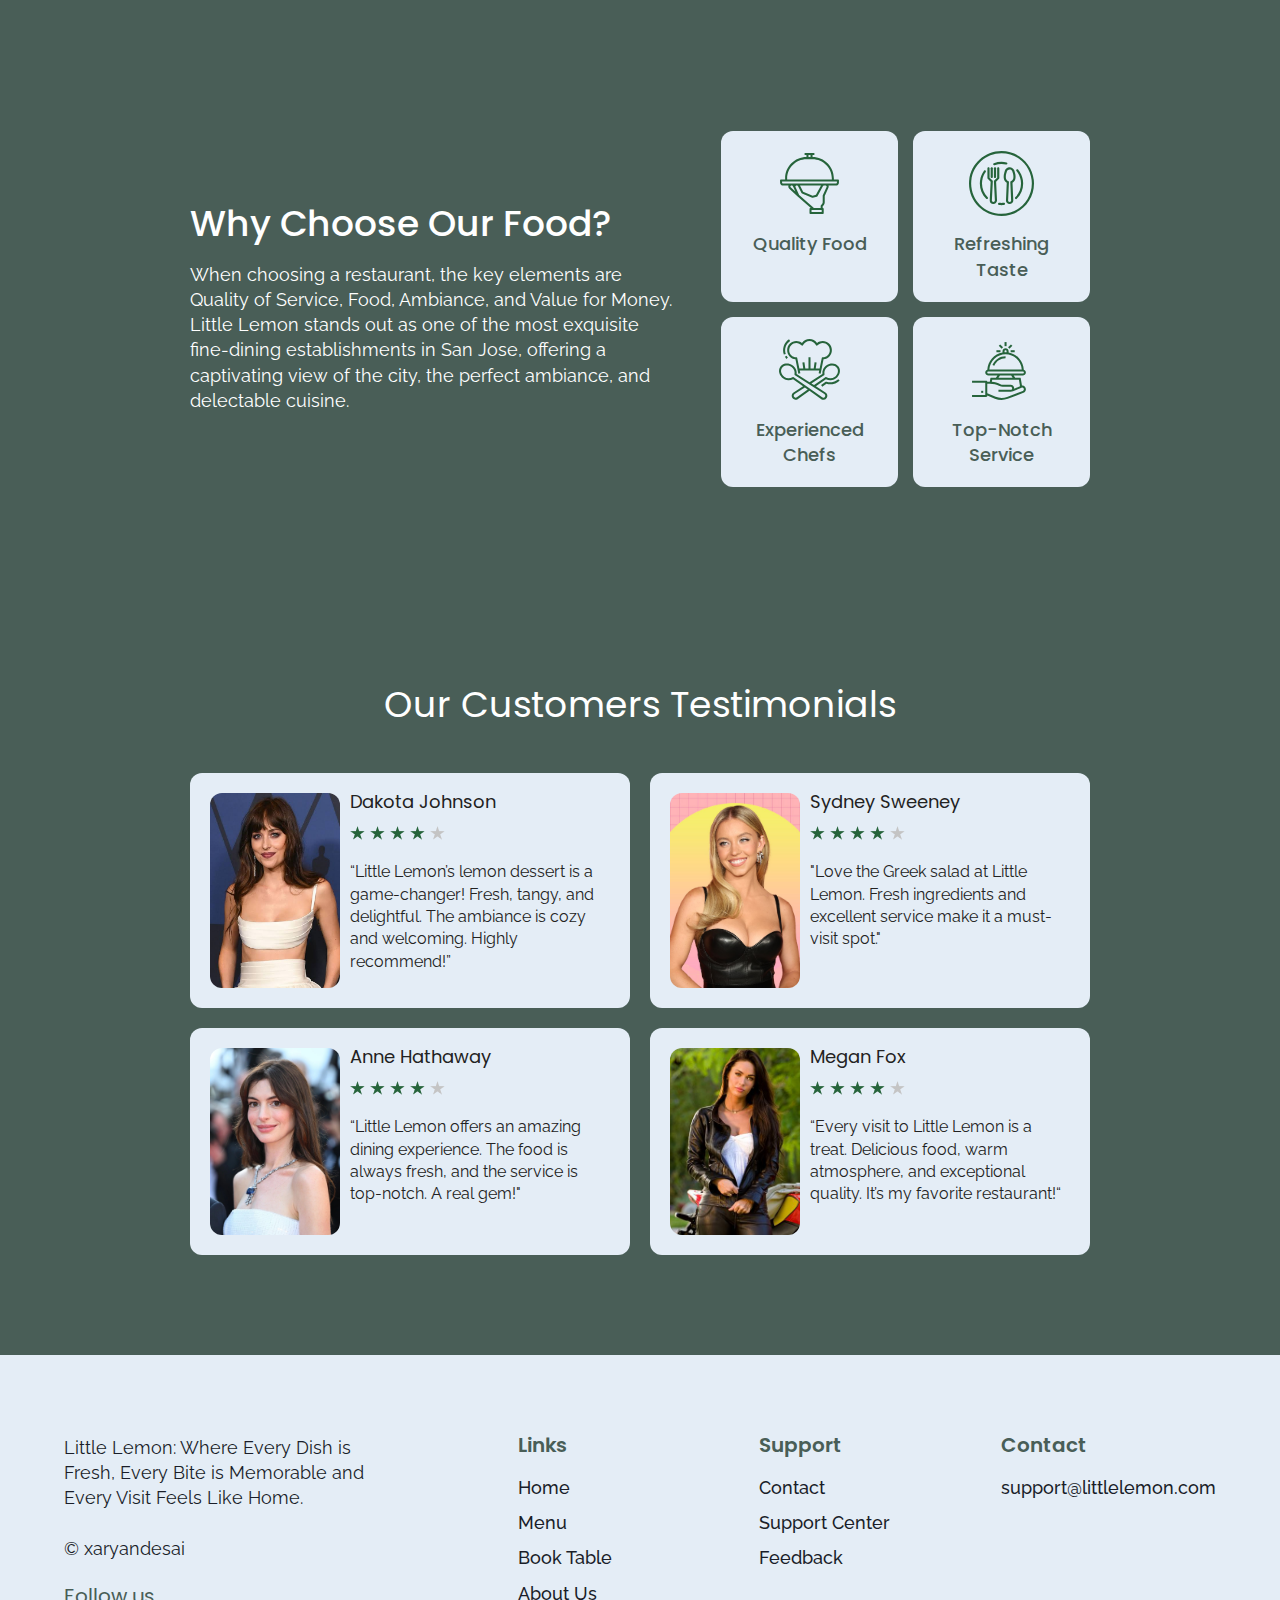
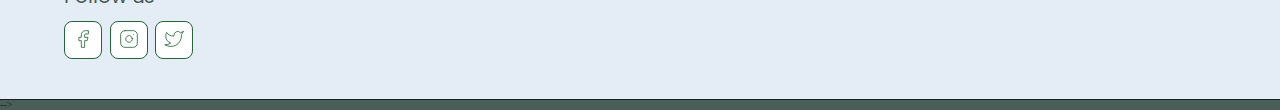
==== commit 8b155a68: "LemonV2" ====
--- a/Little-Lemon/index.html
+++ b/Little-Lemon/index.html
@@ -101,7 +101,7 @@
           </div>
           <div class="hero__right">
             <div class="hero__imgWrapper">
-              <img src="./images/heroImg2.jpg" />
+              <img src="./images/mainhome.jpg" />
             </div>
           </div>
         </div>
@@ -173,25 +173,25 @@
             <div class="whyUs__items__wrapper">
               <div class="whyUs__item">
                 <div class="whyUs__item__icon">
-                  <img src="./images/whyUs-icon2.svg" alt="Quality Food" />
+                  <img src="./images/QualityFood.svg" alt="Quality Food" />
                 </div>
                 <p class="whyUs__item__text">Quality Food</p>
               </div>
               <div class="whyUs__item">
                 <div class="whyUs__item__icon">
-                  <img src="./images/whyUs-icon1.svg" alt="Refreshing Taste" />
+                  <img src="./images/RefreshingTaste.svg" alt="Refreshing Taste" />
                 </div>
                 <p class="whyUs__item__text">Refreshing Taste</p>
               </div>
               <div class="whyUs__item">
                 <div class="whyUs__item__icon">
-                  <img src="./images/whyUs-icon3.svg" alt="Trained Staff" />
+                  <img src="./images/TrainedStaff.svg" alt="Trained Staff" />
                 </div>
                 <p class="whyUs__item__text">Experienced Chefs</p>
               </div>
               <div class="whyUs__item">
                 <div class="whyUs__item__icon">
-                  <img src="./images/whyUs-icon4.svg" alt="Quality Service" />
+                  <img src="./images/QualityService.svg" alt="Quality Service" />
                 </div>
                 <p class="whyUs__item__text">Top-Notch Service</p>
               </div>
@@ -209,7 +209,7 @@
           <div class="testimonial__items__wrapper">
             <div class="testimonial__item">
               <div class="testimonial__item__img">
-                <img src="./images/testimonial_1.png" alt="Dakota Johnson" />
+                <img src="./images/Dakota.jpeg" alt="Dakota Johnson" />
               </div>
               <div class="testimonial__item__info">
                 <h3 class="testimonial__item__name">Dakota Johnson</h3>
@@ -224,7 +224,7 @@
             </div>
             <div class="testimonial__item">
               <div class="testimonial__item__img">
-                <img src="./images/testimonial_2.png" alt="Sydney Sweeney" />
+                <img src="./images/Sydney.jpg" alt="Sydney Sweeney" />
               </div>
               <div class="testimonial__item__info">
                 <h3 class="testimonial__item__name">Sydney Sweeney</h3>
@@ -239,7 +239,7 @@
             </div>
             <div class="testimonial__item">
               <div class="testimonial__item__img">
-                <img src="./images/testimonial_3.png" alt="Anne Hathaway" />
+                <img src="./images/Anne.jpg" alt="Anne Hathaway" />
               </div>
               <div class="testimonial__item__info">
                 <h3 class="testimonial__item__name">Anne Hathaway</h3>
@@ -254,7 +254,7 @@
             </div>
             <div class="testimonial__item">
               <div class="testimonial__item__img">
-                <img src="./images/testimonial_4.png" alt="Megan Fox" />
+                <img src="./images/Megan.jpg" alt="Megan Fox" />
               </div>
               <div class="testimonial__item__info">
                 <h3 class="testimonial__item__name">Megan Fox</h3>
@@ -279,6 +279,9 @@
           <div class="footer__col1">
             <p class="footer__desc">
               Little Lemon: Where Every Dish is Fresh, Every Bite is Memorable and Every Visit Feels Like Home.
+            </p>
+            <p class="footer__desc">
+              © xaryandesai
             </p>
             <div class="footer__socials">
               <h4 class="footer__socials__title">Follow us</h4>
--- a/Little-Lemon/globalStyles.css
+++ b/Little-Lemon/globalStyles.css
@@ -23,11 +23,11 @@
 }
 :root {
   --gray: #e4edf6;
-  --black-1: #0d1017;
+  --black-1: #495e57;
   --black-2: #1a1e29;
   --white: #ffffff;
   --green: #26643b;
-  --blue: #F4C430;
+  --blue: #f4ce14;
 }
 img {
   width: 100%;
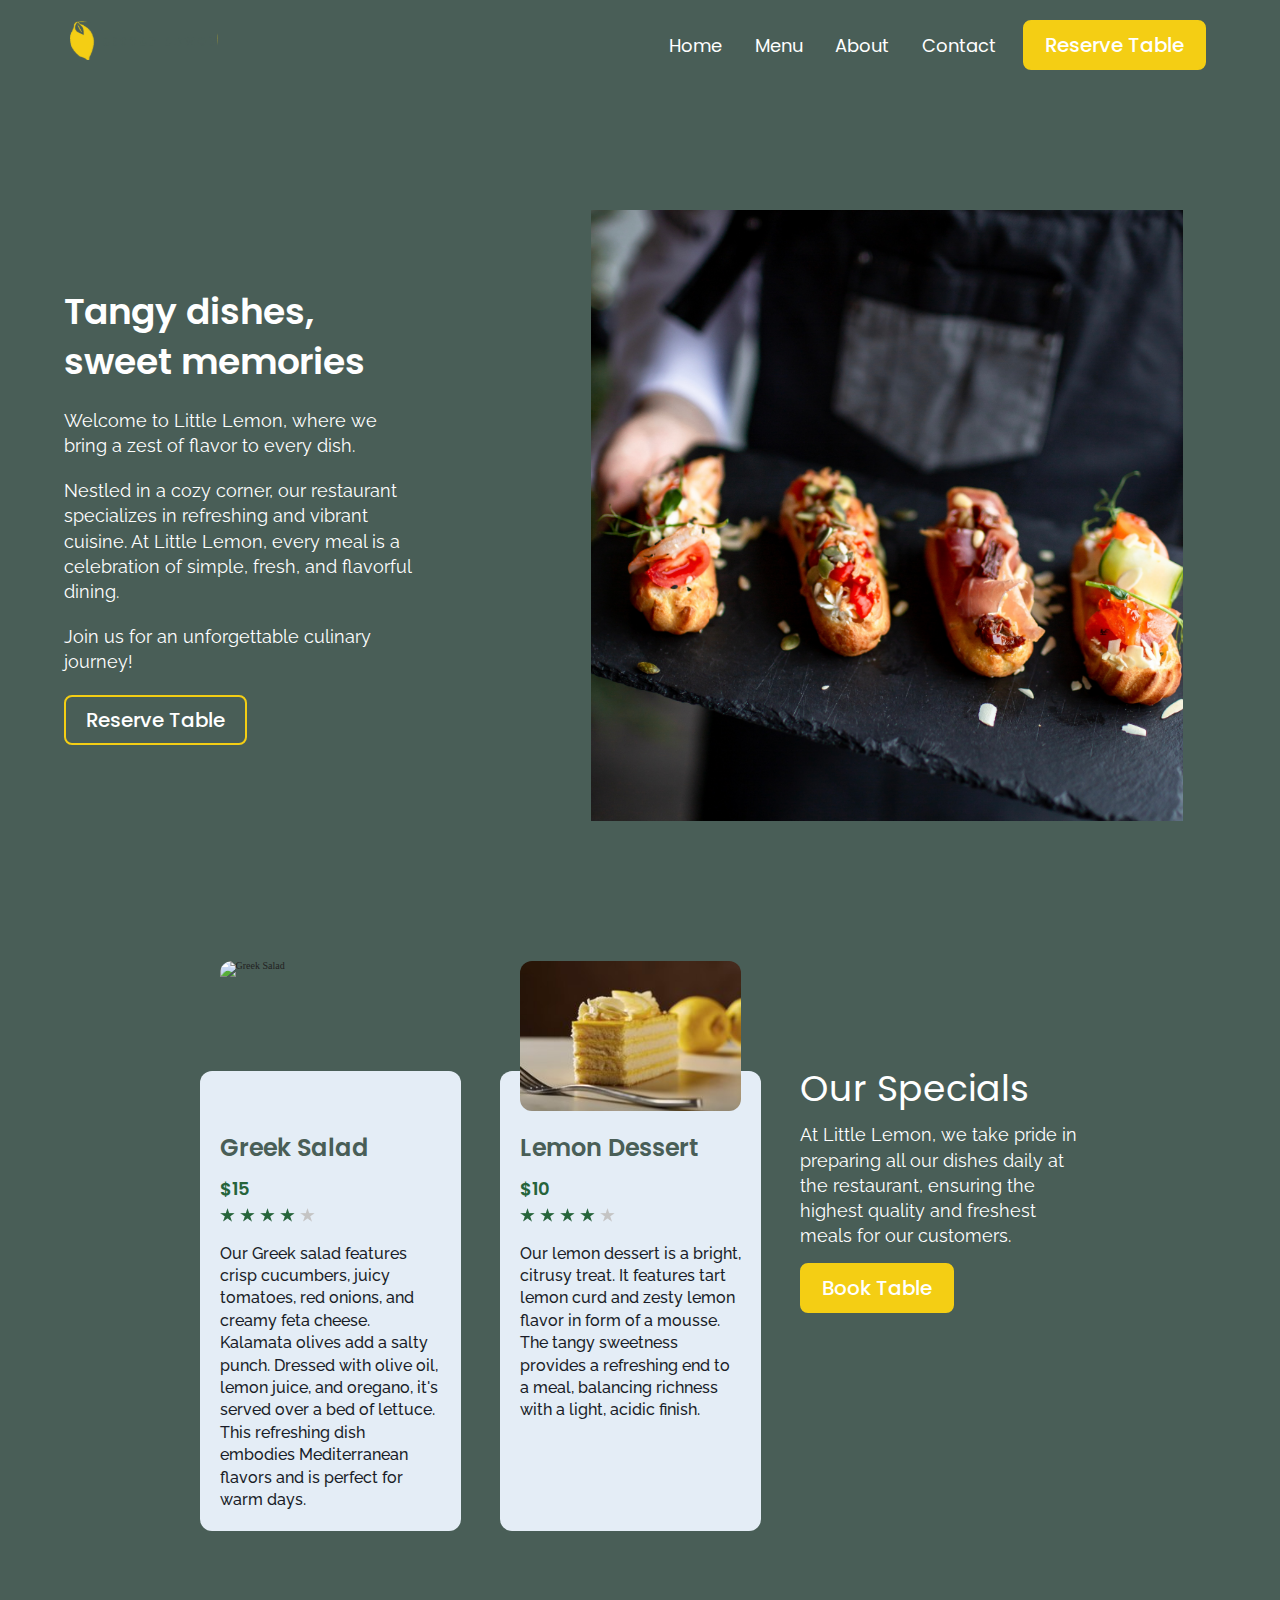
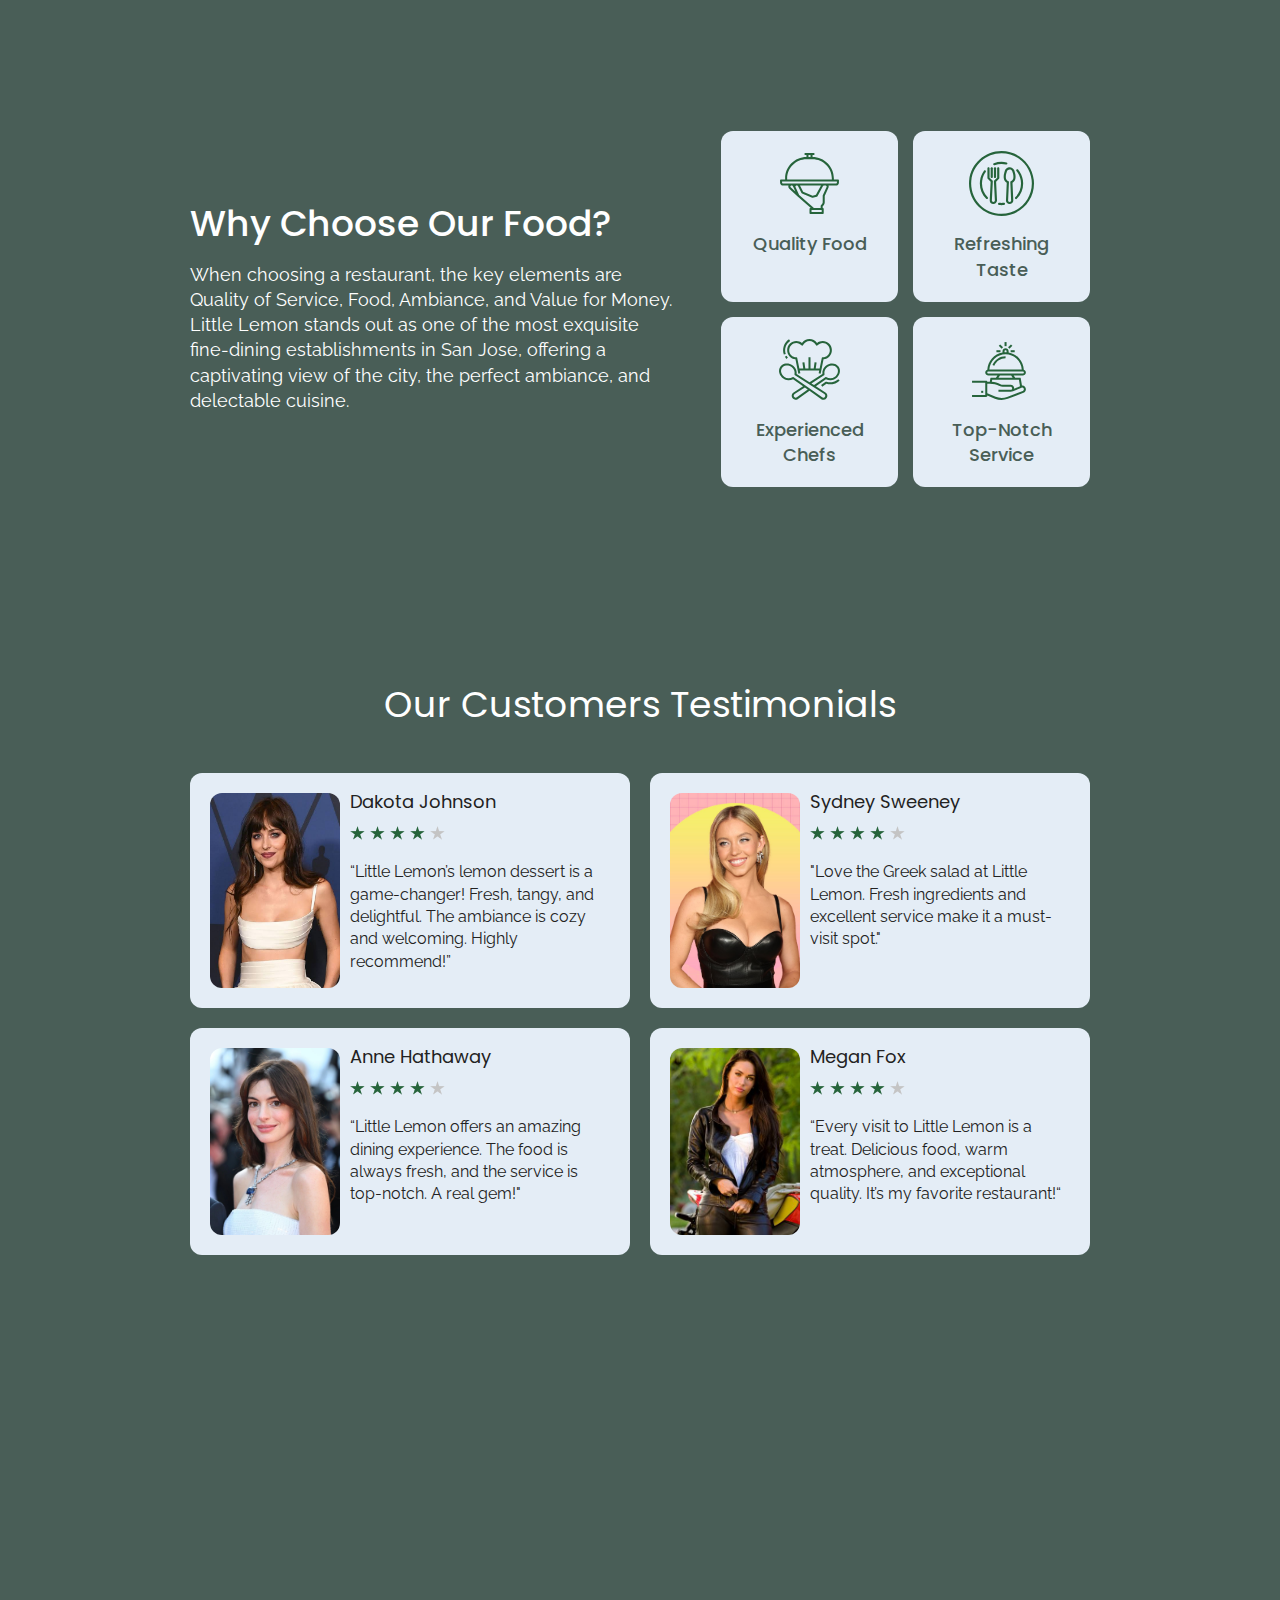
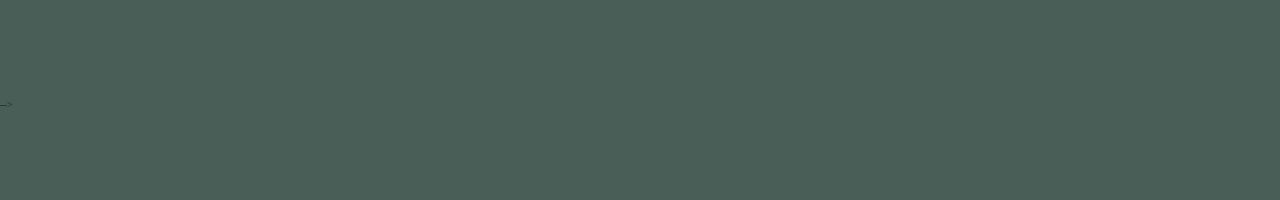
==== commit 1e79e935: "LemonV2.5" ====
--- a/Little-Lemon/index.html
+++ b/Little-Lemon/index.html
@@ -68,7 +68,7 @@
                 <li><a class="nav__link" href="./contact.html">Contact</a></li>
                 <li>
                   <a href="./booking.html" class="btn primary-btn"
-                    >Book Table</a
+                    >Reserve Table</a
                   >
                 </li>
               </div>
@@ -95,7 +95,7 @@
                 Join us for an unforgettable culinary journey!
               </p>
               <div class="button__wrapper">
-                <a href="./booking.html" class="btn">Book Table</a>
+                <a href="./booking.html" class="btn">Reserve Table</a>
               </div>
             </div>
           </div>
@@ -273,7 +273,7 @@
     </section>
     <!-- End Testimonial Section -->
     <!-- Footer -->
-    <footer>
+    <footer data-aos="fade-up">
       <div class="container">
         <div class="footer__wrapper">
           <div class="footer__col1">
